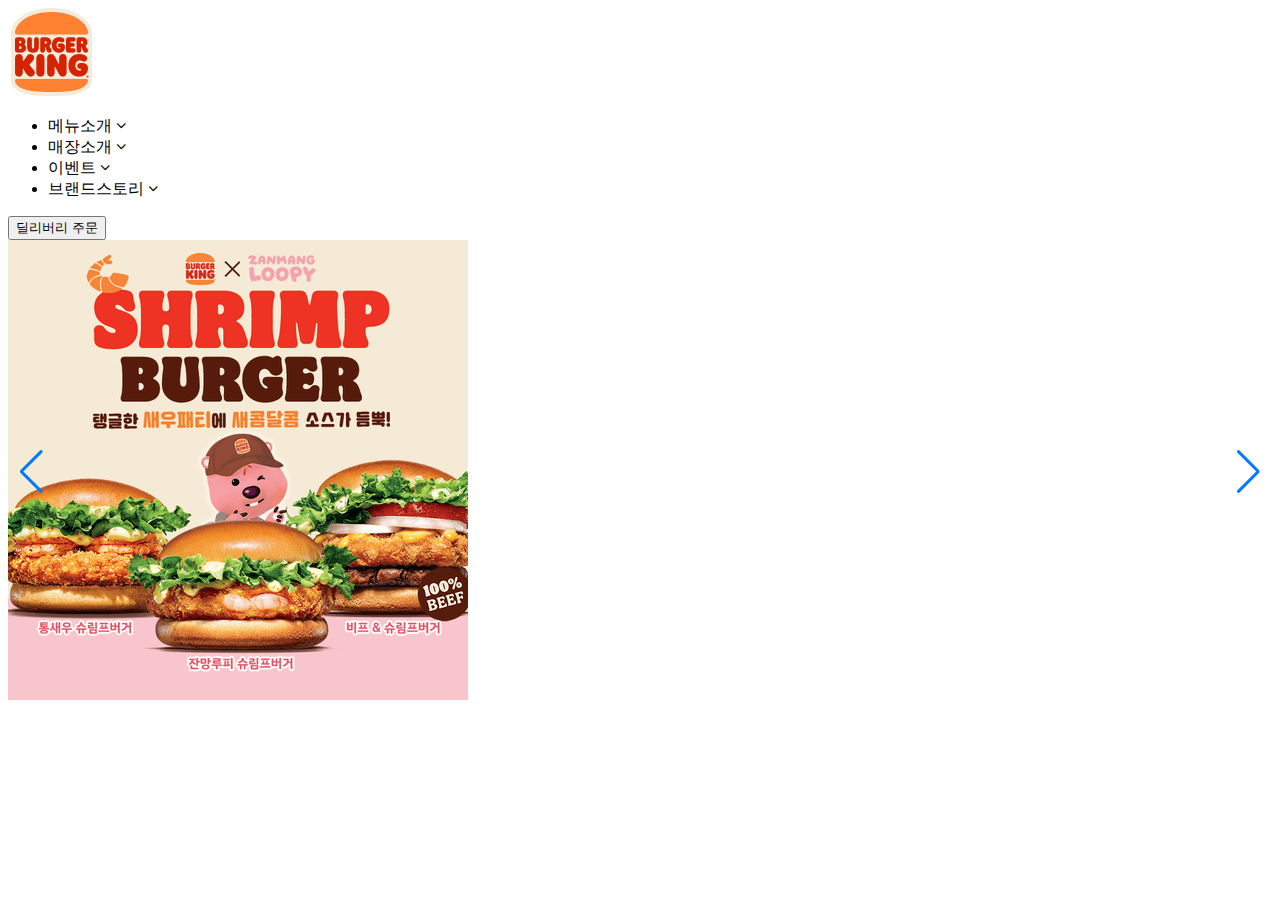
==== index.html @ 39b52488 "testing" ====
<!DOCTYPE html>
<html lang="ko">
<head>
  <meta charset="UTF-8">
  <meta name="viewport" content="width=device-width, initial-scale=1.0">
  <title>버거킹</title>
  <!-- favicon 연결 -->
  <link rel="icon" href="img/favicon.ico" type="image/x-icon">
  <!-- font-awesome 연결 -->
  <link rel='stylesheet' href='https://cdnjs.cloudflare.com/ajax/libs/font-awesome/4.7.0/css/font-awesome.min.css'/>
  <!-- swiper css 연결 -->
  <link rel="stylesheet" href="https://cdn.jsdelivr.net/npm/swiper@8/swiper-bundle.min.css"/>


</head>
<body>
  <header>
    <div class="logo">
      <img src="img/logo.png" alt="burgerking logo">
      <ul>
        <li>메뉴소개 <i class="fa fas fa-angle-down"></i></li>
        <li>매장소개 <i class="fa fas fa-angle-down"></i></li>
        <li>이벤트 <i class="fa fas fa-angle-down"></i></li>
        <li>브랜드스토리 <i class="fa fas fa-angle-down"></i></li>
      </ul>
      <button class="btn_delivery">딜리버리 주문</button>
    </div>
  </header>

  <!-- swiper slider -->
  <section class="carousel">
    <div class="swiper mySwiper1">
      <div class="swiper-wrapper">
        <!-- Slides -->
        <div class="swiper-slide"><img src="img/main-banner-mob1.png" alt=""></div>
        <div class="swiper-slide"><img src="img/main-banner-mob1.png" alt=""></div>
        <div class="swiper-slide"><img src="img/main-banner-mob1.png" alt=""></div>
        <div class="swiper-slide"><img src="img/main-banner-mob1.png" alt=""></div>
      </div>
      <!-- If we need pagination -->
      <div class="swiper-pagination"></div>

      <!-- If we need navigation buttons -->
      <div class="swiper-button-prev"></div>
      <div class="swiper-button-next"></div>
    </div>
  </section>

  <!-- burgerking youtube -->
  <!-- <section class="youtube">
    <iframe width="1334" height="605" src="https://www.youtube.com/embed/LcMFpQnyFTs" title="[버거킹] 드디어 찾았다! 골든치즈렐라 와퍼 출시!" frameborder="0" allow="accelerometer; autoplay; clipboard-write; encrypted-media; gyroscope; picture-in-picture" allowfullscreen></iframe>
  </section> -->

  <section class="sns"></section>
  <section class="store-use"></section>
  <section class="store-search"></section>
  <section class="phone-order"></section>
  <footer></footer>

  <!-- swiper js 연결 -->
  <script src="https://cdn.jsdelivr.net/npm/swiper@8/swiper-bundle.min.js"></script>
</body>
</html>
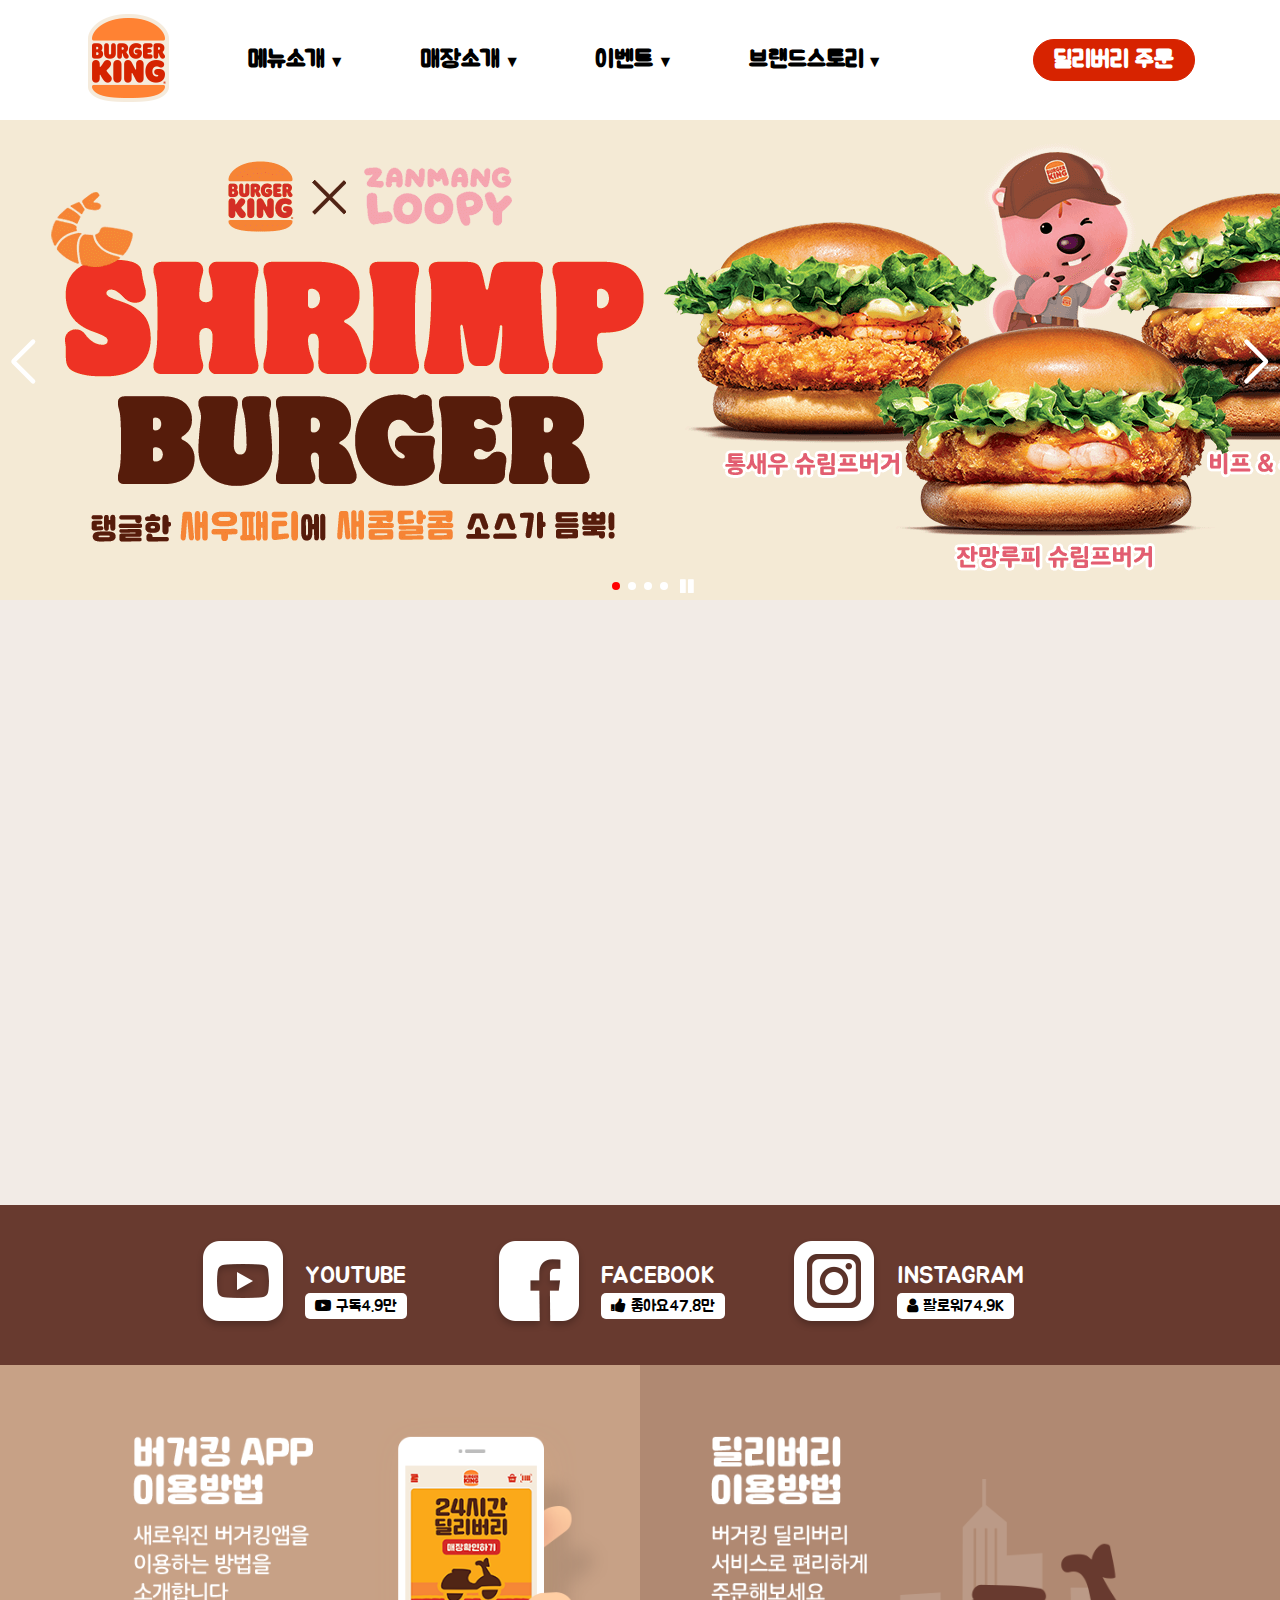
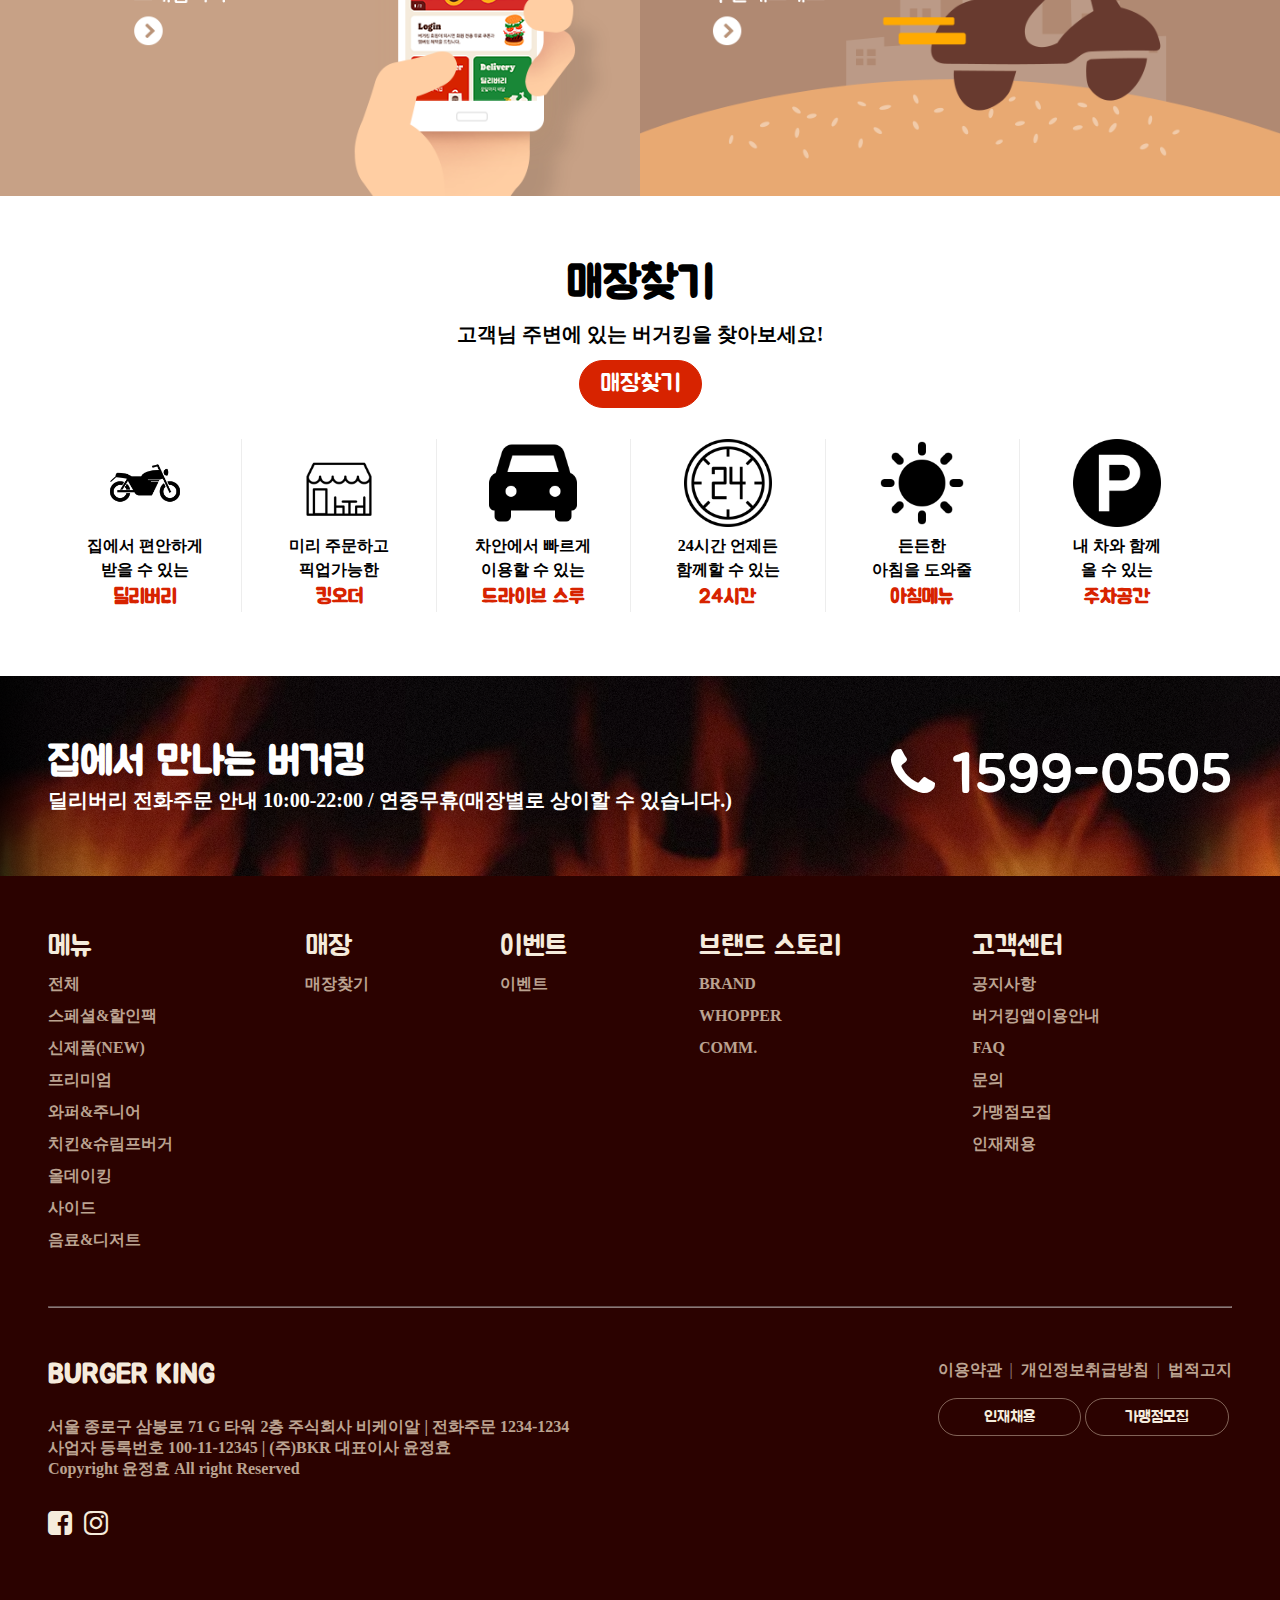
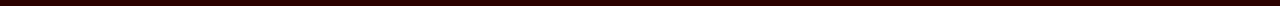
==== commit c35c1b32: "finished" ====
--- a/index.html
+++ b/index.html
@@ -1,63 +1,341 @@
 <!DOCTYPE html>
 <html lang="ko">
-<head>
-  <meta charset="UTF-8">
-  <meta name="viewport" content="width=device-width, initial-scale=1.0">
-  <title>버거킹</title>
-  <!-- favicon 연결 -->
-  <link rel="icon" href="img/favicon.ico" type="image/x-icon">
-  <!-- font-awesome 연결 -->
-  <link rel='stylesheet' href='https://cdnjs.cloudflare.com/ajax/libs/font-awesome/4.7.0/css/font-awesome.min.css'/>
-  <!-- swiper css 연결 -->
-  <link rel="stylesheet" href="https://cdn.jsdelivr.net/npm/swiper@8/swiper-bundle.min.css"/>
-
-
-</head>
-<body>
-  <header>
-    <div class="logo">
-      <img src="img/logo.png" alt="burgerking logo">
-      <ul>
-        <li>메뉴소개 <i class="fa fas fa-angle-down"></i></li>
-        <li>매장소개 <i class="fa fas fa-angle-down"></i></li>
-        <li>이벤트 <i class="fa fas fa-angle-down"></i></li>
-        <li>브랜드스토리 <i class="fa fas fa-angle-down"></i></li>
-      </ul>
-      <button class="btn_delivery">딜리버리 주문</button>
-    </div>
-  </header>
-
-  <!-- swiper slider -->
-  <section class="carousel">
-    <div class="swiper mySwiper1">
-      <div class="swiper-wrapper">
-        <!-- Slides -->
-        <div class="swiper-slide"><img src="img/main-banner-mob1.png" alt=""></div>
-        <div class="swiper-slide"><img src="img/main-banner-mob1.png" alt=""></div>
-        <div class="swiper-slide"><img src="img/main-banner-mob1.png" alt=""></div>
-        <div class="swiper-slide"><img src="img/main-banner-mob1.png" alt=""></div>
-      </div>
-      <!-- If we need pagination -->
-      <div class="swiper-pagination"></div>
-
-      <!-- If we need navigation buttons -->
-      <div class="swiper-button-prev"></div>
-      <div class="swiper-button-next"></div>
-    </div>
-  </section>
-
-  <!-- burgerking youtube -->
-  <!-- <section class="youtube">
-    <iframe width="1334" height="605" src="https://www.youtube.com/embed/LcMFpQnyFTs" title="[버거킹] 드디어 찾았다! 골든치즈렐라 와퍼 출시!" frameborder="0" allow="accelerometer; autoplay; clipboard-write; encrypted-media; gyroscope; picture-in-picture" allowfullscreen></iframe>
-  </section> -->
-
-  <section class="sns"></section>
-  <section class="store-use"></section>
-  <section class="store-search"></section>
-  <section class="phone-order"></section>
-  <footer></footer>
-
-  <!-- swiper js 연결 -->
-  <script src="https://cdn.jsdelivr.net/npm/swiper@8/swiper-bundle.min.js"></script>
-</body>
-</html>+  <head>
+    <meta charset="UTF-8" />
+    <meta name="viewport" content="width=device-width, initial-scale=1.0" />
+    <title>버거킹</title>
+    <!-- favicon 연결 -->
+    <link rel="icon" href="img/favicon.ico" type="image/x-icon" />
+    <!-- font-awesome 연결 -->
+    <link
+      rel="stylesheet"
+      href="https://cdnjs.cloudflare.com/ajax/libs/font-awesome/4.7.0/css/font-awesome.min.css"
+    />
+    <!-- swiper css 연결 -->
+    <link
+      rel="stylesheet"
+      href="https://cdn.jsdelivr.net/npm/swiper@8/swiper-bundle.min.css"
+    />
+    <!-- css연결 -->
+    <link rel="stylesheet" href="css/layout.css" />
+    <link rel="stylesheet" href="css/header.css" />
+    <link rel="stylesheet" href="css/section.css" />
+    <link rel="stylesheet" href="css/footer.css" />
+    <link rel="stylesheet" href="css/swiper.css" />
+  </head>
+  <body>
+    <!-- navigation -->
+    <header>
+      <div class="header_fix">
+        <div class="header_wrap">
+          <a href="index.html"><img src="img/logo.png" alt="burgerking logo" /></a>
+          <ul class="header_mainmenu clearfix">
+            <li>
+              <span>메뉴소개</span> ▼
+              <ul class="header_submenu hide">
+                <li><a href="menu.html">전체</a></li>
+                <li><a href="menu.html">스페셜&할인팩</a></li>
+                <li><a href="menu.html">신제품(NEW)</a></li>
+                <li><a href="menu.html">프리미엄</a></li>
+                <li><a href="menu.html">와퍼&주니어</a></li>
+                <li><a href="menu.html">치킨&슈림프버거</a></li>
+                <li><a href="menu.html">올데이킹</a></li>
+                <li><a href="menu.html">사이드</a></li>
+                <li><a href="menu.html">음료&디저트</a></li>
+              </ul>
+            </li>
+            <li>
+              <span>매장소개</span> ▼
+              <ul class="header_submenu hide">
+                <li><a href="#">매장찾기</a></li>
+              </ul>
+            </li>
+            <li>
+              <span>이벤트</span> ▼
+              <ul class="header_submenu hide">
+                <li><a href="#">이벤트</a></li>
+              </ul>
+            </li>
+            <li>
+              <span>브랜드스토리</span> ▼
+              <ul class="header_submenu hide">
+                <li><a href="#">BRAND</a></li>
+                <li><a href="#">WHOPPER</a></li>
+                <li><a href="#">COMM.</a></li>
+              </ul>
+            </li>
+          </ul>
+          <button class="btn_delivery">딜리버리 주문</button>
+        </div>
+      </div>
+    </header>
+
+    <!-- swiper slider -->
+    <section class="carousel">
+      <div class="inner">
+        <div class="swiper mySwiper1">
+          <div class="swiper-wrapper">
+            <!-- Slides -->
+            <div class="swiper-slide">
+              <img src="img/main-banner-web1.png" alt="" />
+            </div>
+            <div class="swiper-slide">
+              <img src="img/main-banner-web2.png" alt="" />
+            </div>
+            <div class="swiper-slide">
+              <img src="img/main-banner-web3.png" alt="" />
+            </div>
+            <div class="swiper-slide">
+              <img src="img/main-banner-web4.png" alt="" />
+            </div>
+          </div>
+          <!-- If we need pagination -->
+          <div class="swiper-pagination"></div>
+
+          <!-- If we need navigation buttons -->
+          <div class="swiper-button-prev"></div>
+          <div class="swiper-button-next"></div>
+
+          <!-- pause start/stop -->
+          <i class="fa fas fa-pause"></i>
+          <i class="fa fas fa-play on"></i>
+
+        </div>
+      </div>
+    </section>
+
+    <!-- burgerking youtube -->
+    <section class="youtube">
+      <div class="inner">
+        <iframe
+          width="100%"
+          height="605"
+          src="https://www.youtube.com/embed/LcMFpQnyFTs"
+          title="[버거킹] 드디어 찾았다! 골든치즈렐라 와퍼 출시!"
+          frameborder="0"
+          allow="accelerometer; autoplay; clipboard-write; encrypted-media; gyroscope; picture-in-picture"
+          allowfullscreen
+        ></iframe>
+      </div>
+    </section>
+
+    <!-- sns collection -->
+    <section class="sns">
+      <div class="inner">
+        <div class="sns_wrap">
+          <ul class="clearfix">
+            <li>
+              <a href="#"
+                ><img src="img/youtube.png" alt="youtube" />
+                <div>
+                  <p>YOUTUBE</p>
+                  <span><i class="fa fab fa-youtube-play"></i> 구독4.9만</span>
+                </div></a
+              >
+            </li>
+            <li>
+              <a href="#">
+                <img src="img/facebook.png" alt="facebook" />
+                <div>
+                  <p>FACEBOOK</p>
+                  <span><i class="fa fas fa-thumbs-up"></i> 좋아요47.8만</span>
+                </div>
+              </a>
+            </li>
+            <li>
+              <a href="#"
+                ><img src="img/instagram.png" alt="instagram" />
+                <div>
+                  <p>INSTAGRAM</p>
+                  <span><i class="fa fas fa-user"></i> 팔로워74.9K</span>
+                </div></a
+              >
+            </li>
+          </ul>
+        </div>
+      </div>
+    </section>
+
+    <!-- burgerking app&delivery -->
+    <section class="store-use">
+      <div class="inner">
+        <div class="guide">
+          <a href="#"><img src="img/guide-web.png" alt="burgerking app" /></a>
+        </div>
+        <div class="delivery">
+          <a href="#"
+            ><img src="img/delivery-web.png" alt="burgerking delivery"
+          /></a>
+        </div>
+      </div>
+    </section>
+
+    <!-- matching store -->
+    <section class="store-search">
+      <div class="inner">
+        <div class="store-search-wrap">
+          <div class="desc">
+            <h1>매장찾기</h1>
+            <p>고객님 주변에 있는 버거킹을 찾아보세요!</p>
+            <a href="#"><button type="button">매장찾기</button></a>
+          </div>
+          <ul>
+            <li>
+              <img src="img/motorcycle.png" alt="motorcycle" />
+              <p>집에서 편안하게 <br />받을 수 있는</p>
+              <span>딜리버리</span>
+            </li>
+            <li>
+              <img src="img/restaurant.png" alt="restaurant" />
+              <p>미리 주문하고 <br />픽업가능한</p>
+              <span>킹오더</span>
+            </li>
+            <li>
+              <img src="img/car.png" alt="car" />
+              <p>차안에서 빠르게 <br />이용할 수 있는</p>
+              <span>드라이브 스루</span>
+            </li>
+            <li>
+              <img src="img/24-hours.png" alt="24hour" />
+              <p>24시간 언제든 <br />함께할 수 있는</p>
+              <span>24시간</span>
+            </li>
+            <li>
+              <img src="img/sun.png" alt="morning" />
+              <p>든든한 <br />아침을 도와줄</p>
+              <span>아침메뉴</span>
+            </li>
+            <li>
+              <img src="img/park.png" alt="parking" />
+              <p>내 차와 함께 <br />올 수 있는</p>
+              <span>주차공간</span>
+            </li>
+          </ul>
+        </div>
+      </div>
+    </section>
+
+    <!-- phone order -->
+    <section class="phone-order">
+      <div class="inner">
+        <div class="phone-order-wrap">
+          <div>
+            <h2>집에서 만나는 버거킹</h2>
+            <p>
+              딜리버리 전화주문 안내 10:00-22:00 / 연중무휴(매장별로 상이할 수
+              있습니다.)
+            </p>
+          </div>
+          <div><i class="fa fa-phone"></i> <span>1599-0505</span></div>
+        </div>
+      </div>
+    </section>
+
+    <!-- footer -->
+    <footer>
+      <div class="footer_wrap">
+        <!-- footer top -->
+        <div class="footer_top">
+          <ul class="footer_mainmenu clearfix">
+            <li>
+              <span>메뉴</span>
+              <ul class="footer_submenu">
+                <li><a href="menu.html">전체</a></li>
+                <li><a href="menu.html">스페셜&할인팩</a></li>
+                <li><a href="menu.html">신제품(NEW)</a></li>
+                <li><a href="menu.html">프리미엄</a></li>
+                <li><a href="menu.html">와퍼&주니어</a></li>
+                <li><a href="menu.html">치킨&슈림프버거</a></li>
+                <li><a href="menu.html">올데이킹</a></li>
+                <li><a href="menu.html">사이드</a></li>
+                <li><a href="menu.html">음료&디저트</a></li>
+              </ul>
+            </li>
+            <li>
+              <span>매장</span>
+              <ul class="footer_submenu">
+                <li><a href="#">매장찾기</a></li>
+              </ul>
+            </li>
+            <li>
+              <span>이벤트</span>
+              <ul class="footer_submenu">
+                <li><a href="#">이벤트</a></li>
+              </ul>
+            </li>
+            <li>
+              <span>브랜드 스토리</span>
+              <ul class="footer_submenu">
+                <li><a href="#">BRAND</a></li>
+                <li><a href="#">WHOPPER</a></li>
+                <li><a href="#">COMM.</a></li>
+              </ul>
+            </li>
+            <li>
+              <span>고객센터</span>
+              <ul class="footer_submenu">
+                <li><a href="#">공지사항</a></li>
+                <li><a href="#">버거킹앱이용안내</a></li>
+                <li><a href="#">FAQ</a></li>
+                <li><a href="#">문의</a></li>
+                <li><a href="#">가맹점모집</a></li>
+                <li><a href="#">인재채용</a></li>
+              </ul>
+            </li>
+          </ul>
+        </div>
+
+        <hr />
+
+        <!-- footer bottom -->
+        <div class="footer_bottom">
+          <div>
+            <p class="mb_1">BURGER KING</p>
+            <p>
+              서울 종로구 삼봉로 71 G 타워 2층 주식회사 비케이알 | 전화주문
+              1234-1234
+            </p>
+            <!-- 사업자 등록번호 모달창 -->
+            <p>
+              <strong>사업자 등록번호 100-11-12345</strong> | (주)BKR 대표이사
+              윤정효
+            </p>
+            <p>Copyright 윤정효 All right Reserved</p>
+            <ul class="mb_2">
+              <li>
+                <a href="#"
+                  ><span><i class="fa fab fa-facebook-square"></i></span
+                ></a>
+              </li>
+              <li>
+                <a href="#"
+                  ><span><i class="fa fab fa-instagram"></i></span
+                ></a>
+              </li>
+            </ul>
+          </div>
+          <div>
+            <ul class="line">
+              <li><a href="#">이용약관</a></li>
+              <li><a href="#">개인정보취급방침</a></li>
+              <li><a href="#">법적고지</a></li>
+            </ul>
+            <div class="footer_btn">
+              <button>인재채용</button>
+              <button>가맹점모집</button>
+            </div>
+          </div>
+        </div>
+      </div>
+    </footer>
+
+    <!-- Top 버튼 -->
+    <button class="TopBtn"><i class="fa fas fa-angle-up"></i></button>
+
+    <!-- 일반 js 연결 -->
+    <script src="js/index.js"></script>
+    <!-- swiper js 연결 -->
+    <script src="https://cdn.jsdelivr.net/npm/swiper@8/swiper-bundle.min.js"></script>
+    <script src="js/swiper.js"></script>
+  </body>
+</html>
--- a/css/layout.css
+++ b/css/layout.css
@@ -0,0 +1,52 @@
+/* 공통 css */
+/* font-family: 'Jua', sans-serif; */
+@import url('https://fonts.googleapis.com/css2?family=Jua&display=swap');
+
+.inner{
+  width:100%;
+  max-width: 1440px;
+  height:auto;
+  margin:0 auto;
+}
+
+*{margin:0;padding:0;}
+html{
+  font-size:1rem;
+}
+body{
+  box-sizing: border-box;
+  background-color: #f2ebe6;
+  color:#000;
+  height:100%;
+  padding-top:120px;
+}
+
+li{
+  list-style: none;
+  line-height: 1.5;
+}
+a{
+  text-decoration: none;
+  color:#000;
+}
+
+.clearfix:after{
+  content: '';
+  display:block;
+  clear: both;
+}
+
+.TopBtn{
+  display:none;
+  position: fixed;
+  right:15vw;
+  bottom:30vh;
+  font-size: 2.5rem;
+  color:#fff;
+  padding:5px 12px;
+  border:none;
+  background-color: rgba(0, 0, 0, 0.5);
+  cursor: pointer;
+  z-index:100;
+  transition: all 0.5s;
+}--- a/css/header.css
+++ b/css/header.css
@@ -0,0 +1,75 @@
+/* header.css */
+/* header z-index:1~10 */
+@import url('https://fonts.googleapis.com/css2?family=Jua&display=swap');
+
+/* 글꼴 일괄 적용 */
+.header_mainmenu>li span,
+.header_wrap button{
+  font-family: 'Jua',sans-serif;
+  font-size: 1.5rem;
+  font-weight: bold;
+}
+
+header {
+  background: #fff;
+  overflow: hidden;
+}
+
+.header_fix{
+  background: #fff;
+  position: fixed;
+  left:0;
+  top:0;
+  right:0;
+  z-index:10;
+}
+
+.header_fix.open_wrap{
+  height:366px;
+}
+
+.header_wrap{
+  max-width:1184px;
+  height:120px;
+  margin:0 auto;
+  display: flex;
+  justify-content: space-around;
+  align-items: center;
+}
+
+.header_mainmenu{
+  display: flex;
+  justify-content: space-between;
+  align-items: center;
+  width:60%;
+  height:100%;
+  position: relative;
+}
+
+.header_mainmenu li{
+  cursor:default;
+}
+
+.header_submenu{
+  position: absolute;
+  top:100%;
+  min-width:100%;
+  height:auto;
+}
+.header_submenu.hide{
+  display:none;
+}
+
+.header_submenu li a{
+  font-weight: bold;
+}
+
+/* 버튼 */
+.header_wrap button{
+  cursor: pointer;
+  color:#fff;
+  padding: 5px 20px;
+  border:1px solid #d72300;
+  border-radius: 50px;
+  background: #d72300;
+}--- a/css/section.css
+++ b/css/section.css
@@ -0,0 +1,189 @@
+@import url('https://fonts.googleapis.com/css2?family=Jua&display=swap');
+
+/* 폰트 일괄 적용 */
+.sns ul li div,
+.store-search .desc h1,
+.store-search .desc button,
+.store-search ul li span,
+.phone-order h2,
+.phone-order div:nth-child(2)
+{
+  font-family: 'Jua',sans-serif;
+}
+
+
+/* section youtube */
+.youtube .inner {
+  height: 605px;
+}
+
+/* section sns */
+.sns {
+  width: 100%;
+}
+
+.sns .inner {
+  height:160px;
+  background-color: #683a2f;
+}
+.sns .sns_wrap{
+  max-width:1184px;
+  height:100%;
+  margin:0 auto;
+}
+.sns ul{
+  width:100%;
+  height:100%;
+  display:table;
+  table-layout: fixed;
+}
+.sns ul li{
+  width:auto;
+  height:auto;
+  display:table-cell;
+  vertical-align: middle;
+  position: relative;
+  left:calc(50% - 37.5%)
+
+}
+.sns ul li img {
+  float:left;
+  margin-right:15px;
+}
+.sns ul li div{
+  padding-top:20px;
+  color:#fff;
+}
+
+.sns ul li div p{
+  font-size:1.5rem;
+  
+}
+.sns ul li div span{
+  color:#000;
+  background: #fff;
+  padding:5px 10px;
+  border-radius: 5px;
+}
+
+/* section app&delivery */
+.store-use {
+  width: 100%;
+  height:100%;
+}
+.store-use .inner{
+  display:flex;
+}
+.store-use .inner div img{
+  height:100%;
+  width:100%;
+}
+.store-use .inner .guide{
+  background-color: #c7a186;
+}
+.store-use .inner .delivery{
+  background-color: #b08972;
+}
+
+/* store-search */
+.store-search {
+  width:100%;
+  height:100%;
+}
+
+.store-search .inner{
+  background-color: #fff;
+  height:480px;
+}
+
+.store-search-wrap{
+  width:1184px;
+  height:100%;
+  margin:0 auto;
+  display:flex;
+  flex-direction: column;
+  justify-content: center;
+}
+
+.store-search .desc{
+  text-align: center;
+  margin-bottom:30px;
+  font-size: 1.25rem;
+  line-height: 50px;
+  font-weight: bold;
+}
+
+.store-search .desc h1{
+  font-size: 2.75rem;
+  cursor: default;
+}
+
+.store-search .desc button{
+  color:#fff;
+  background-color: #d72300;
+  border:1px solid #d72300;
+  border-radius: 50px;
+  font-size: 1.5rem;
+  padding:8px 20px;
+  cursor: pointer;
+}
+
+.store-search ul li{
+  width:16.333%;
+  float:left;
+  text-align: center;
+  font-weight: bold;
+  border-left: 1px solid #ededed;
+  cursor:default;
+}
+.store-search ul li:first-child{
+  border:none;
+}
+
+.store-search ul li img{
+  width:88px;
+  height:88px;
+  object-fit: cover;
+}
+
+.store-search ul li span{
+  font-size: 20px;
+  color:#d72300;
+}
+
+
+/* section phone-order */
+.phone-order{
+  width:100%;
+  height: 100%;
+}
+
+.phone-order .inner{
+  background:url('../img/bg-fire-web.png') no-repeat;
+}
+
+.phone-order .phone-order-wrap{
+  width:1184px;
+  height: 200px;
+  margin:0 auto;
+  display:flex;
+  justify-content: space-between;
+  align-items: center;
+}
+
+.phone-order div{
+  color:#fff;
+}
+
+.phone-order h2{
+  font-size: 2.5rem;
+}
+
+.phone-order p{
+  font-size: 1.25rem;
+  font-weight: bold;
+}
+
+.phone-order div:nth-child(2){
+  font-size: 3.5rem;
+}--- a/css/footer.css
+++ b/css/footer.css
@@ -0,0 +1,100 @@
+@import url('https://fonts.googleapis.com/css2?family=Jua&display=swap');
+
+/* footer 폰트 일괄 적용 */
+.footer_wrap ul li span,
+.footer_wrap .mb_1,
+.footer_btn button {
+  font-family: 'Jua', sans-serif;
+  color: #f5ebdc;
+  font-size: 1.75rem;
+}
+
+/* color 일괄 적용 */
+.footer_mainmenu li a,
+.footer_bottom p,
+.footer_bottom ul li a {
+  color: #bba391;
+  font-weight: bold;
+  font-size: 1rem;
+}
+
+footer {
+  height: 680px;
+  width: 100%;
+  background-color: #2b0200;
+  padding-top: 50px;
+  z-index:50;
+}
+
+footer hr {
+  margin: 50px 0;
+  opacity: 0.5;
+}
+
+.footer_wrap {
+  max-width: 1184px;
+  height: 100%;
+  margin: 0 auto;
+}
+/* footer top */
+.footer_mainmenu {
+  display: flex;
+  justify-content: space-between;
+}
+
+
+.footer_submenu li {
+  line-height: 2;
+}
+
+/* footer bottom */
+.footer_bottom {
+  display: flex;
+  justify-content: space-between;
+  width: 100%;
+  height: auto;
+}
+
+.footer_bottom ul li {
+  float: left;
+  margin-bottom: 1rem;
+}
+
+.footer_bottom .mb_1 {
+  margin-bottom: 1.5rem;
+}
+
+.footer_bottom .mb_2 {
+  margin-top: 1.5rem;
+}
+
+.footer_bottom .mb_2>li {
+  margin-right: 12px;
+}
+
+.line>li:before {
+  content: "|";
+  color: #fff;
+  padding: 8px;
+  opacity: 0.5;
+}
+
+.line>li:first-child::before {
+  content: '';
+  padding: 0;
+}
+
+/* footer_btn */
+.footer_btn {
+  margin-top: 1rem;
+}
+
+.footer_btn button {
+  font-size: 1rem;
+  border: 1px solid rgba(187, 163, 145, .6);
+  border-radius: 50px;
+  padding: 8px;
+  background-color: transparent;
+  width: 48.8%;
+  cursor: pointer;
+}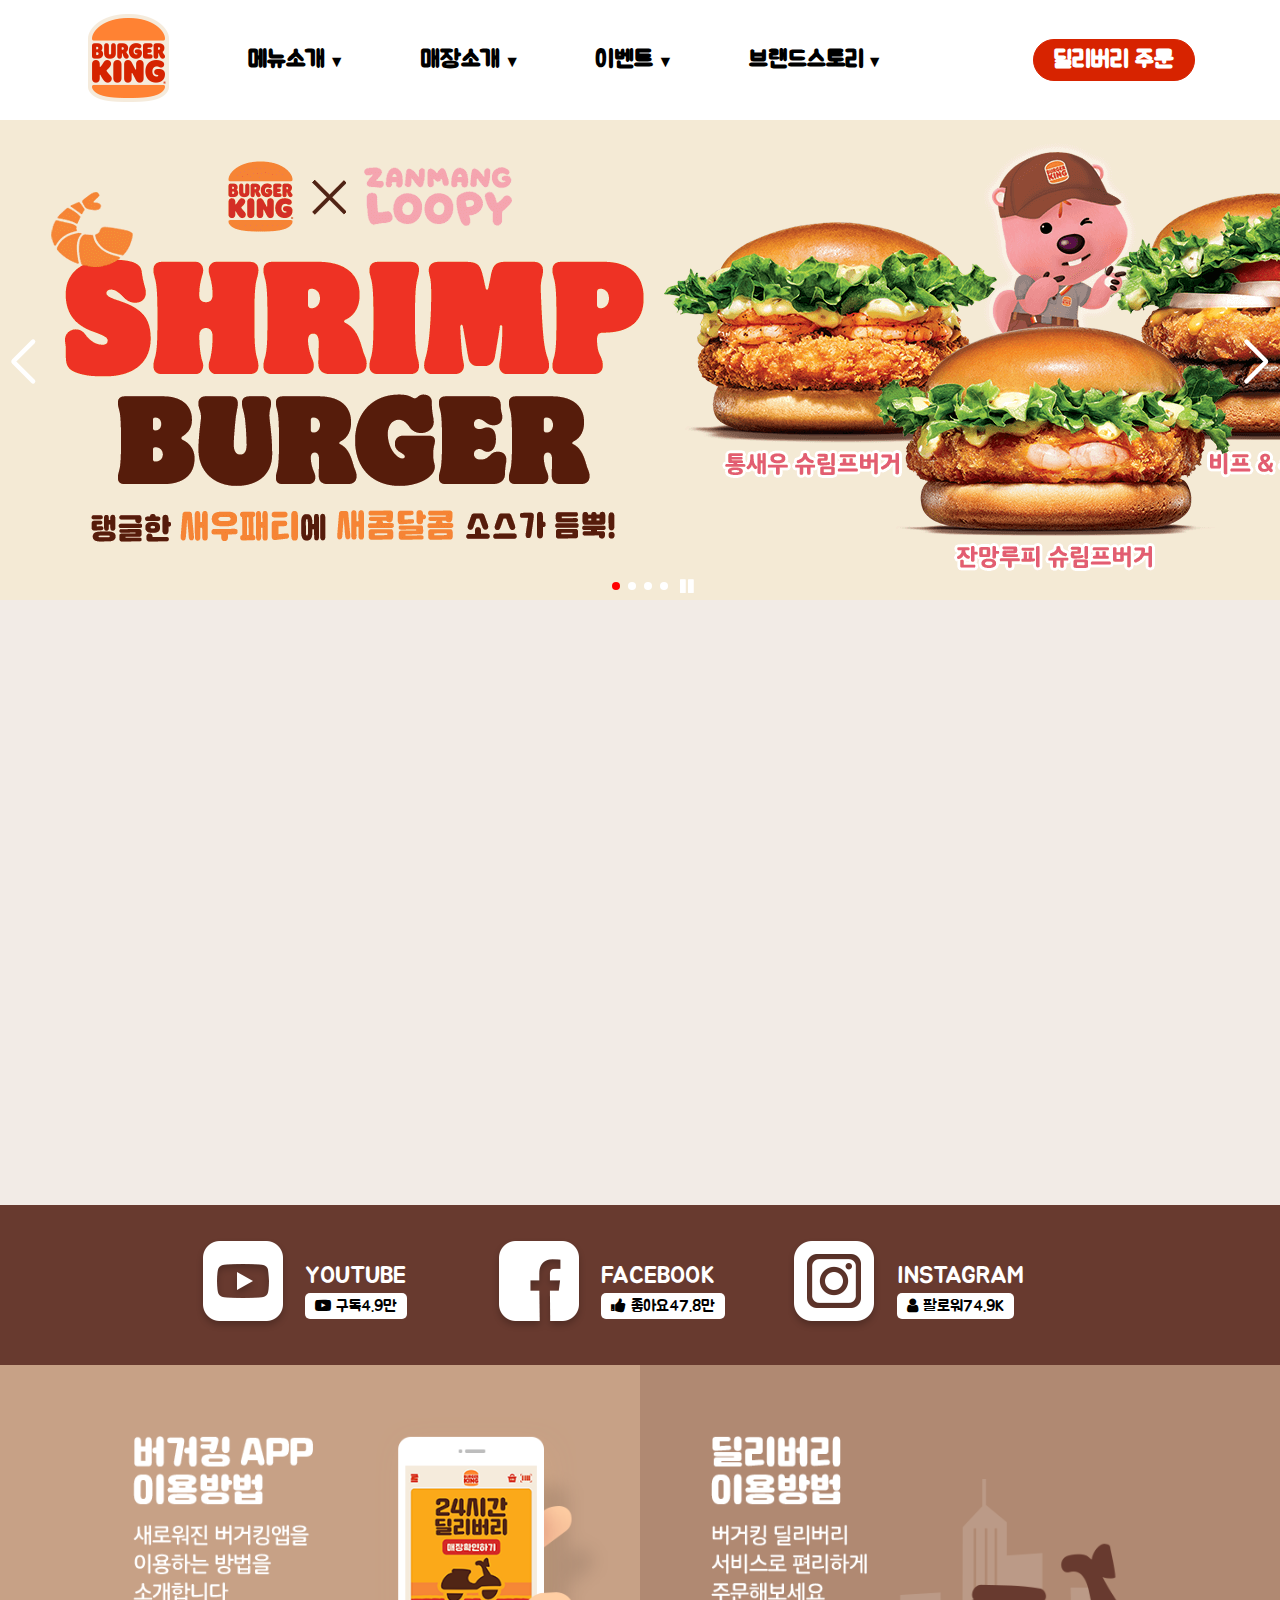
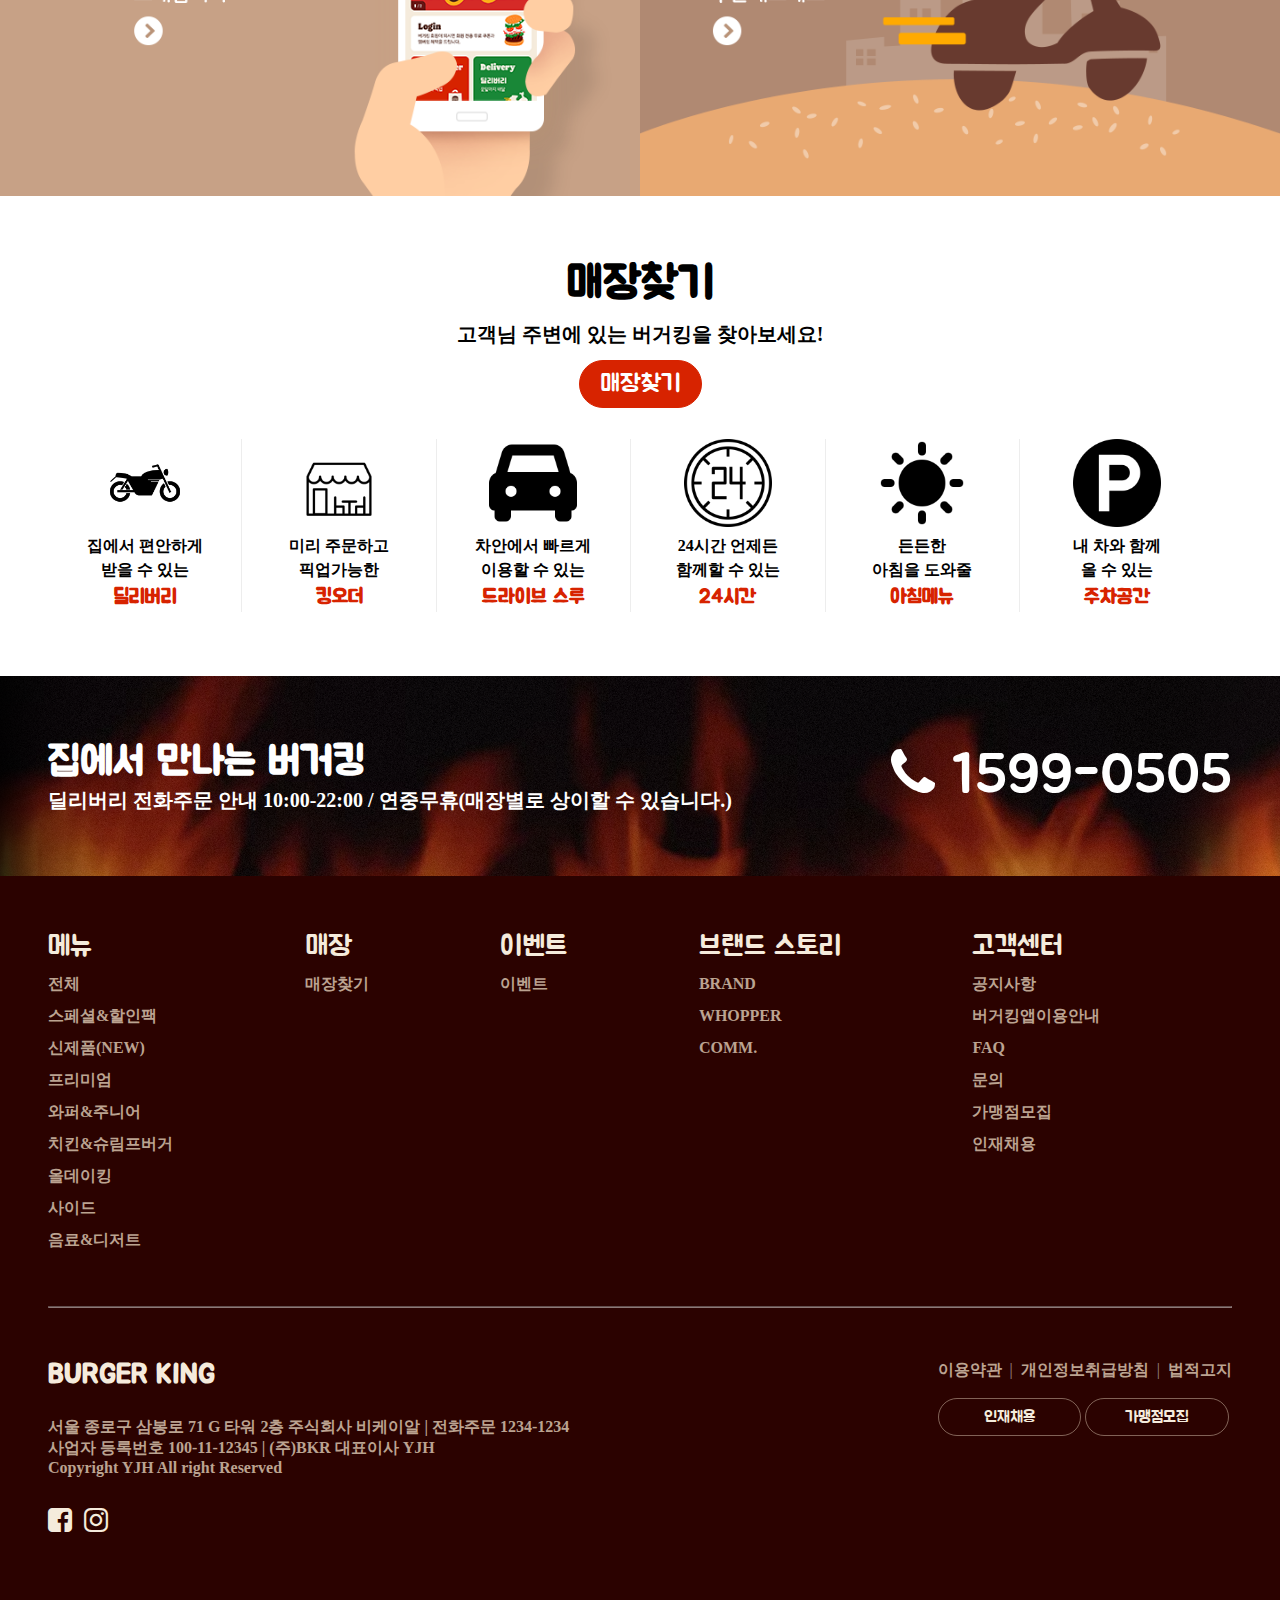
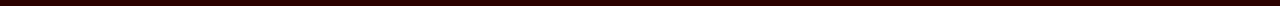
==== commit 9fbfc02c: "announce" ====
--- a/index.html
+++ b/index.html
@@ -298,9 +298,9 @@
             <!-- 사업자 등록번호 모달창 -->
             <p>
               <strong>사업자 등록번호 100-11-12345</strong> | (주)BKR 대표이사
-              윤정효
+              YJH
             </p>
-            <p>Copyright 윤정효 All right Reserved</p>
+            <p>Copyright YJH All right Reserved</p>
             <ul class="mb_2">
               <li>
                 <a href="#"
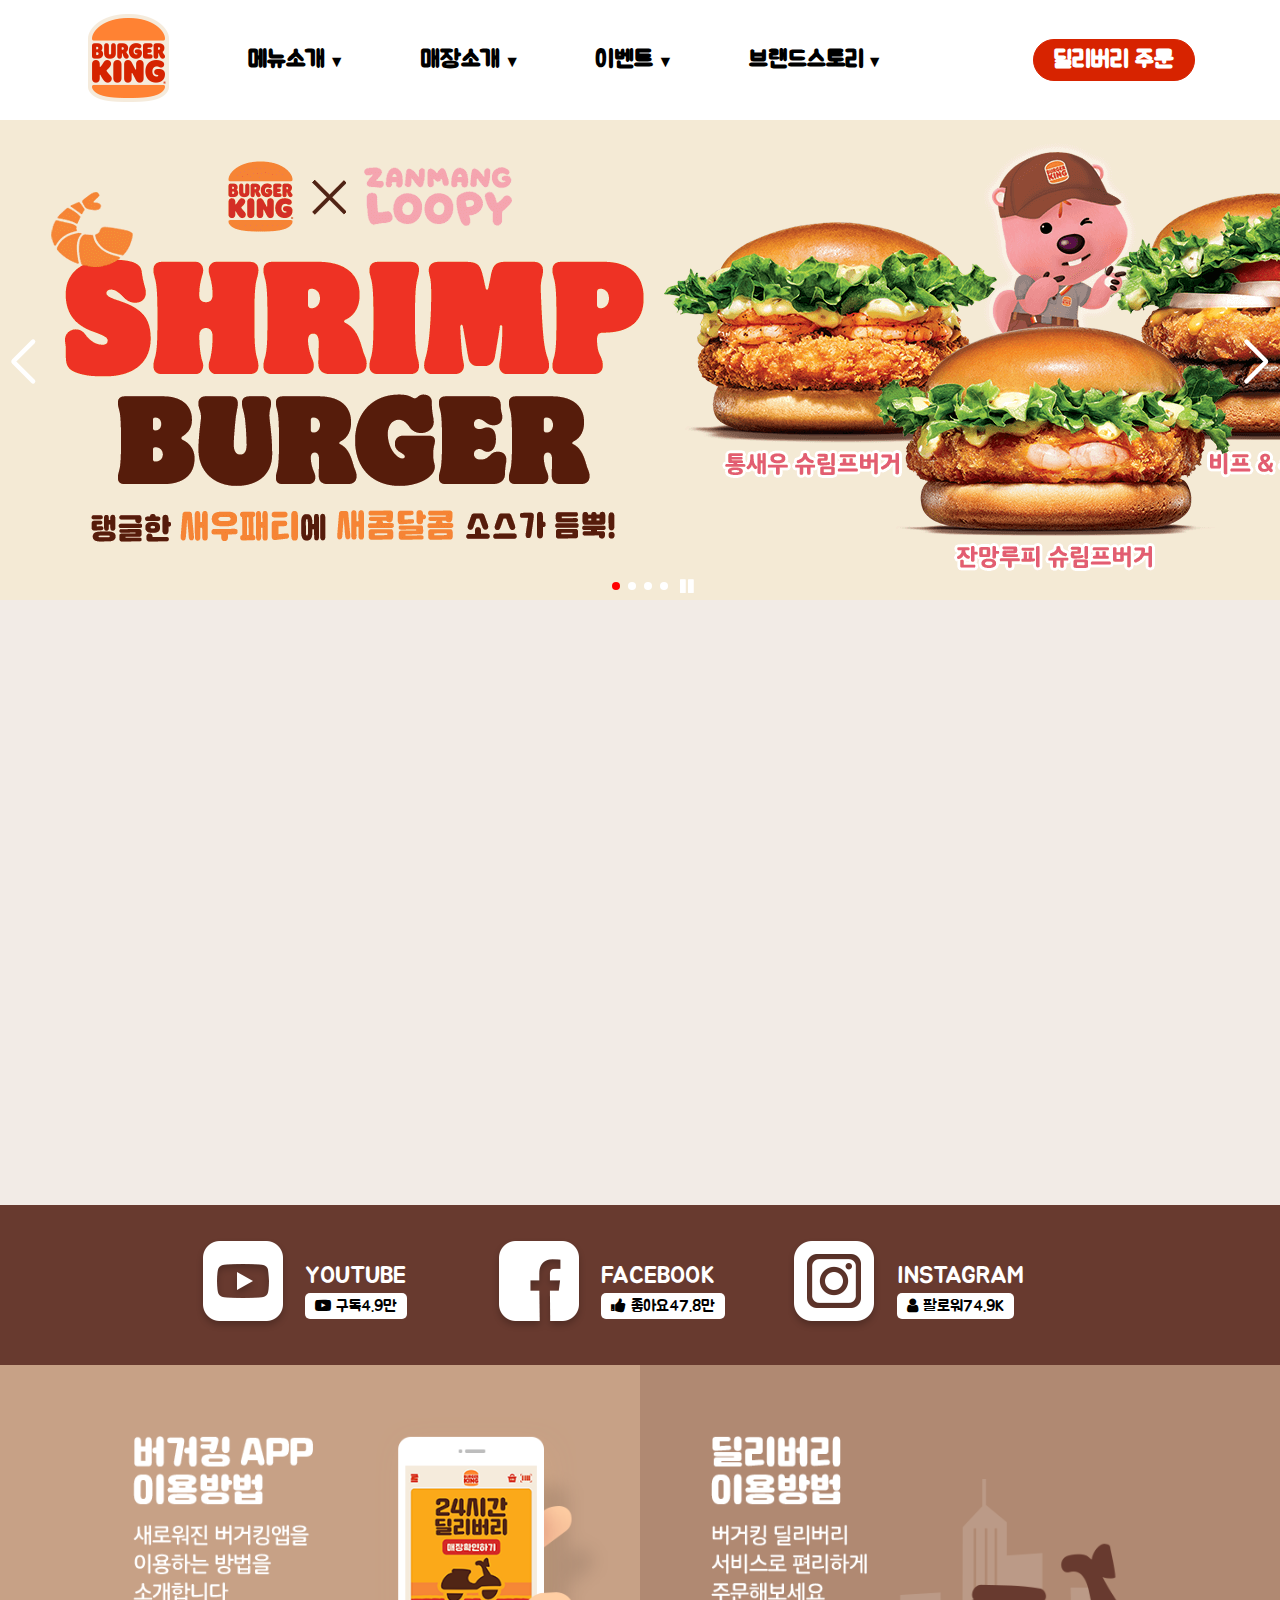
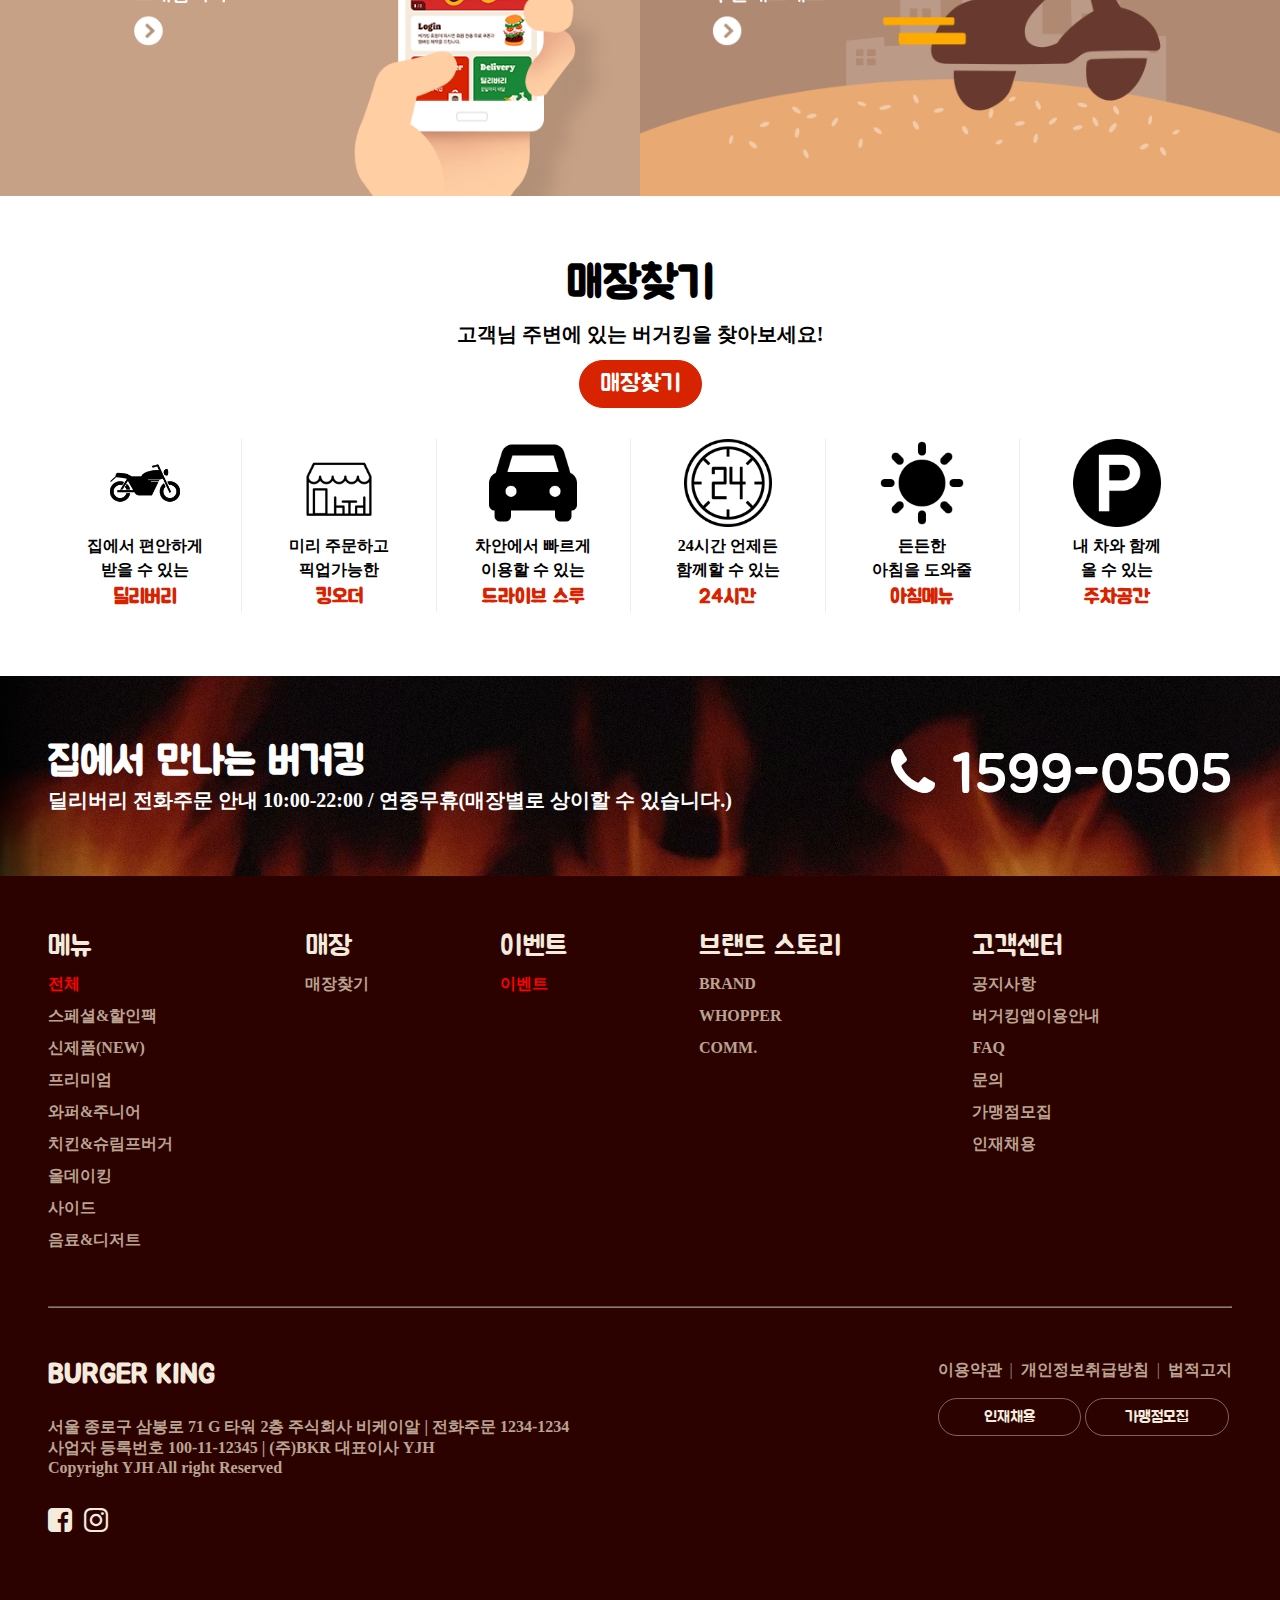
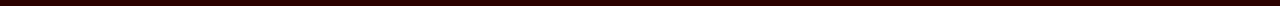
==== commit 7a353150: "Add files via upload" ====
--- a/index.html
+++ b/index.html
@@ -1,341 +1,341 @@
-<!DOCTYPE html>
-<html lang="ko">
-  <head>
-    <meta charset="UTF-8" />
-    <meta name="viewport" content="width=device-width, initial-scale=1.0" />
-    <title>버거킹</title>
-    <!-- favicon 연결 -->
-    <link rel="icon" href="img/favicon.ico" type="image/x-icon" />
-    <!-- font-awesome 연결 -->
-    <link
-      rel="stylesheet"
-      href="https://cdnjs.cloudflare.com/ajax/libs/font-awesome/4.7.0/css/font-awesome.min.css"
-    />
-    <!-- swiper css 연결 -->
-    <link
-      rel="stylesheet"
-      href="https://cdn.jsdelivr.net/npm/swiper@8/swiper-bundle.min.css"
-    />
-    <!-- css연결 -->
-    <link rel="stylesheet" href="css/layout.css" />
-    <link rel="stylesheet" href="css/header.css" />
-    <link rel="stylesheet" href="css/section.css" />
-    <link rel="stylesheet" href="css/footer.css" />
-    <link rel="stylesheet" href="css/swiper.css" />
-  </head>
-  <body>
-    <!-- navigation -->
-    <header>
-      <div class="header_fix">
-        <div class="header_wrap">
-          <a href="index.html"><img src="img/logo.png" alt="burgerking logo" /></a>
-          <ul class="header_mainmenu clearfix">
-            <li>
-              <span>메뉴소개</span> ▼
-              <ul class="header_submenu hide">
-                <li><a href="menu.html">전체</a></li>
-                <li><a href="menu.html">스페셜&할인팩</a></li>
-                <li><a href="menu.html">신제품(NEW)</a></li>
-                <li><a href="menu.html">프리미엄</a></li>
-                <li><a href="menu.html">와퍼&주니어</a></li>
-                <li><a href="menu.html">치킨&슈림프버거</a></li>
-                <li><a href="menu.html">올데이킹</a></li>
-                <li><a href="menu.html">사이드</a></li>
-                <li><a href="menu.html">음료&디저트</a></li>
-              </ul>
-            </li>
-            <li>
-              <span>매장소개</span> ▼
-              <ul class="header_submenu hide">
-                <li><a href="#">매장찾기</a></li>
-              </ul>
-            </li>
-            <li>
-              <span>이벤트</span> ▼
-              <ul class="header_submenu hide">
-                <li><a href="#">이벤트</a></li>
-              </ul>
-            </li>
-            <li>
-              <span>브랜드스토리</span> ▼
-              <ul class="header_submenu hide">
-                <li><a href="#">BRAND</a></li>
-                <li><a href="#">WHOPPER</a></li>
-                <li><a href="#">COMM.</a></li>
-              </ul>
-            </li>
-          </ul>
-          <button class="btn_delivery">딜리버리 주문</button>
-        </div>
-      </div>
-    </header>
-
-    <!-- swiper slider -->
-    <section class="carousel">
-      <div class="inner">
-        <div class="swiper mySwiper1">
-          <div class="swiper-wrapper">
-            <!-- Slides -->
-            <div class="swiper-slide">
-              <img src="img/main-banner-web1.png" alt="" />
-            </div>
-            <div class="swiper-slide">
-              <img src="img/main-banner-web2.png" alt="" />
-            </div>
-            <div class="swiper-slide">
-              <img src="img/main-banner-web3.png" alt="" />
-            </div>
-            <div class="swiper-slide">
-              <img src="img/main-banner-web4.png" alt="" />
-            </div>
-          </div>
-          <!-- If we need pagination -->
-          <div class="swiper-pagination"></div>
-
-          <!-- If we need navigation buttons -->
-          <div class="swiper-button-prev"></div>
-          <div class="swiper-button-next"></div>
-
-          <!-- pause start/stop -->
-          <i class="fa fas fa-pause"></i>
-          <i class="fa fas fa-play on"></i>
-
-        </div>
-      </div>
-    </section>
-
-    <!-- burgerking youtube -->
-    <section class="youtube">
-      <div class="inner">
-        <iframe
-          width="100%"
-          height="605"
-          src="https://www.youtube.com/embed/LcMFpQnyFTs"
-          title="[버거킹] 드디어 찾았다! 골든치즈렐라 와퍼 출시!"
-          frameborder="0"
-          allow="accelerometer; autoplay; clipboard-write; encrypted-media; gyroscope; picture-in-picture"
-          allowfullscreen
-        ></iframe>
-      </div>
-    </section>
-
-    <!-- sns collection -->
-    <section class="sns">
-      <div class="inner">
-        <div class="sns_wrap">
-          <ul class="clearfix">
-            <li>
-              <a href="#"
-                ><img src="img/youtube.png" alt="youtube" />
-                <div>
-                  <p>YOUTUBE</p>
-                  <span><i class="fa fab fa-youtube-play"></i> 구독4.9만</span>
-                </div></a
-              >
-            </li>
-            <li>
-              <a href="#">
-                <img src="img/facebook.png" alt="facebook" />
-                <div>
-                  <p>FACEBOOK</p>
-                  <span><i class="fa fas fa-thumbs-up"></i> 좋아요47.8만</span>
-                </div>
-              </a>
-            </li>
-            <li>
-              <a href="#"
-                ><img src="img/instagram.png" alt="instagram" />
-                <div>
-                  <p>INSTAGRAM</p>
-                  <span><i class="fa fas fa-user"></i> 팔로워74.9K</span>
-                </div></a
-              >
-            </li>
-          </ul>
-        </div>
-      </div>
-    </section>
-
-    <!-- burgerking app&delivery -->
-    <section class="store-use">
-      <div class="inner">
-        <div class="guide">
-          <a href="#"><img src="img/guide-web.png" alt="burgerking app" /></a>
-        </div>
-        <div class="delivery">
-          <a href="#"
-            ><img src="img/delivery-web.png" alt="burgerking delivery"
-          /></a>
-        </div>
-      </div>
-    </section>
-
-    <!-- matching store -->
-    <section class="store-search">
-      <div class="inner">
-        <div class="store-search-wrap">
-          <div class="desc">
-            <h1>매장찾기</h1>
-            <p>고객님 주변에 있는 버거킹을 찾아보세요!</p>
-            <a href="#"><button type="button">매장찾기</button></a>
-          </div>
-          <ul>
-            <li>
-              <img src="img/motorcycle.png" alt="motorcycle" />
-              <p>집에서 편안하게 <br />받을 수 있는</p>
-              <span>딜리버리</span>
-            </li>
-            <li>
-              <img src="img/restaurant.png" alt="restaurant" />
-              <p>미리 주문하고 <br />픽업가능한</p>
-              <span>킹오더</span>
-            </li>
-            <li>
-              <img src="img/car.png" alt="car" />
-              <p>차안에서 빠르게 <br />이용할 수 있는</p>
-              <span>드라이브 스루</span>
-            </li>
-            <li>
-              <img src="img/24-hours.png" alt="24hour" />
-              <p>24시간 언제든 <br />함께할 수 있는</p>
-              <span>24시간</span>
-            </li>
-            <li>
-              <img src="img/sun.png" alt="morning" />
-              <p>든든한 <br />아침을 도와줄</p>
-              <span>아침메뉴</span>
-            </li>
-            <li>
-              <img src="img/park.png" alt="parking" />
-              <p>내 차와 함께 <br />올 수 있는</p>
-              <span>주차공간</span>
-            </li>
-          </ul>
-        </div>
-      </div>
-    </section>
-
-    <!-- phone order -->
-    <section class="phone-order">
-      <div class="inner">
-        <div class="phone-order-wrap">
-          <div>
-            <h2>집에서 만나는 버거킹</h2>
-            <p>
-              딜리버리 전화주문 안내 10:00-22:00 / 연중무휴(매장별로 상이할 수
-              있습니다.)
-            </p>
-          </div>
-          <div><i class="fa fa-phone"></i> <span>1599-0505</span></div>
-        </div>
-      </div>
-    </section>
-
-    <!-- footer -->
-    <footer>
-      <div class="footer_wrap">
-        <!-- footer top -->
-        <div class="footer_top">
-          <ul class="footer_mainmenu clearfix">
-            <li>
-              <span>메뉴</span>
-              <ul class="footer_submenu">
-                <li><a href="menu.html">전체</a></li>
-                <li><a href="menu.html">스페셜&할인팩</a></li>
-                <li><a href="menu.html">신제품(NEW)</a></li>
-                <li><a href="menu.html">프리미엄</a></li>
-                <li><a href="menu.html">와퍼&주니어</a></li>
-                <li><a href="menu.html">치킨&슈림프버거</a></li>
-                <li><a href="menu.html">올데이킹</a></li>
-                <li><a href="menu.html">사이드</a></li>
-                <li><a href="menu.html">음료&디저트</a></li>
-              </ul>
-            </li>
-            <li>
-              <span>매장</span>
-              <ul class="footer_submenu">
-                <li><a href="#">매장찾기</a></li>
-              </ul>
-            </li>
-            <li>
-              <span>이벤트</span>
-              <ul class="footer_submenu">
-                <li><a href="#">이벤트</a></li>
-              </ul>
-            </li>
-            <li>
-              <span>브랜드 스토리</span>
-              <ul class="footer_submenu">
-                <li><a href="#">BRAND</a></li>
-                <li><a href="#">WHOPPER</a></li>
-                <li><a href="#">COMM.</a></li>
-              </ul>
-            </li>
-            <li>
-              <span>고객센터</span>
-              <ul class="footer_submenu">
-                <li><a href="#">공지사항</a></li>
-                <li><a href="#">버거킹앱이용안내</a></li>
-                <li><a href="#">FAQ</a></li>
-                <li><a href="#">문의</a></li>
-                <li><a href="#">가맹점모집</a></li>
-                <li><a href="#">인재채용</a></li>
-              </ul>
-            </li>
-          </ul>
-        </div>
-
-        <hr />
-
-        <!-- footer bottom -->
-        <div class="footer_bottom">
-          <div>
-            <p class="mb_1">BURGER KING</p>
-            <p>
-              서울 종로구 삼봉로 71 G 타워 2층 주식회사 비케이알 | 전화주문
-              1234-1234
-            </p>
-            <!-- 사업자 등록번호 모달창 -->
-            <p>
-              <strong>사업자 등록번호 100-11-12345</strong> | (주)BKR 대표이사
-              YJH
-            </p>
-            <p>Copyright YJH All right Reserved</p>
-            <ul class="mb_2">
-              <li>
-                <a href="#"
-                  ><span><i class="fa fab fa-facebook-square"></i></span
-                ></a>
-              </li>
-              <li>
-                <a href="#"
-                  ><span><i class="fa fab fa-instagram"></i></span
-                ></a>
-              </li>
-            </ul>
-          </div>
-          <div>
-            <ul class="line">
-              <li><a href="#">이용약관</a></li>
-              <li><a href="#">개인정보취급방침</a></li>
-              <li><a href="#">법적고지</a></li>
-            </ul>
-            <div class="footer_btn">
-              <button>인재채용</button>
-              <button>가맹점모집</button>
-            </div>
-          </div>
-        </div>
-      </div>
-    </footer>
-
-    <!-- Top 버튼 -->
-    <button class="TopBtn"><i class="fa fas fa-angle-up"></i></button>
-
-    <!-- 일반 js 연결 -->
-    <script src="js/index.js"></script>
-    <!-- swiper js 연결 -->
-    <script src="https://cdn.jsdelivr.net/npm/swiper@8/swiper-bundle.min.js"></script>
-    <script src="js/swiper.js"></script>
-  </body>
-</html>
+<!DOCTYPE html>
+<html lang="ko">
+  <head>
+    <meta charset="UTF-8" />
+    <meta name="viewport" content="width=device-width, initial-scale=1.0" />
+    <title>버거킹</title>
+    <!-- favicon 연결 -->
+    <link rel="icon" href="img/favicon.ico" type="image/x-icon" />
+    <!-- font-awesome 연결 -->
+    <link
+      rel="stylesheet"
+      href="https://cdnjs.cloudflare.com/ajax/libs/font-awesome/4.7.0/css/font-awesome.min.css"
+    />
+    <!-- swiper css 연결 -->
+    <link
+      rel="stylesheet"
+      href="https://cdn.jsdelivr.net/npm/swiper@8/swiper-bundle.min.css"
+    />
+    <!-- css연결 -->
+    <link rel="stylesheet" href="css/layout.css" />
+    <link rel="stylesheet" href="css/header.css" />
+    <link rel="stylesheet" href="css/section.css" />
+    <link rel="stylesheet" href="css/footer.css" />
+    <link rel="stylesheet" href="css/swiper.css" />
+  </head>
+  <body>
+    <!-- navigation -->
+    <header>
+      <div class="header_fix">
+        <div class="header_wrap">
+          <a href="index.html"><img src="img/logo.png" alt="burgerking logo" /></a>
+          <ul class="header_mainmenu clearfix">
+            <li>
+              <span>메뉴소개</span> ▼
+              <ul class="header_submenu hide">
+                <li><a href="menu.html" style="color:red;">전체</a></li>
+                <li><a href="menu.html">스페셜&할인팩</a></li>
+                <li><a href="menu.html">신제품(NEW)</a></li>
+                <li><a href="menu.html">프리미엄</a></li>
+                <li><a href="menu.html">와퍼&주니어</a></li>
+                <li><a href="menu.html">치킨&슈림프버거</a></li>
+                <li><a href="menu.html">올데이킹</a></li>
+                <li><a href="menu.html">사이드</a></li>
+                <li><a href="menu.html">음료&디저트</a></li>
+              </ul>
+            </li>
+            <li>
+              <span>매장소개</span> ▼
+              <ul class="header_submenu hide">
+                <li><a href="#">매장찾기</a></li>
+              </ul>
+            </li>
+            <li>
+              <span>이벤트</span> ▼
+              <ul class="header_submenu hide">
+                <li><a href="event.html" style="color:red;">이벤트</a></li>
+              </ul>
+            </li>
+            <li>
+              <span>브랜드스토리</span> ▼
+              <ul class="header_submenu hide">
+                <li><a href="#">BRAND</a></li>
+                <li><a href="#">WHOPPER</a></li>
+                <li><a href="#">COMM.</a></li>
+              </ul>
+            </li>
+          </ul>
+          <button class="btn_delivery">딜리버리 주문</button>
+        </div>
+      </div>
+    </header>
+
+    <!-- swiper slider -->
+    <section class="carousel">
+      <div class="inner">
+        <div class="swiper mySwiper1">
+          <div class="swiper-wrapper">
+            <!-- Slides -->
+            <div class="swiper-slide">
+              <img src="img/main-banner-web1.png" alt="" />
+            </div>
+            <div class="swiper-slide">
+              <img src="img/main-banner-web2.png" alt="" />
+            </div>
+            <div class="swiper-slide">
+              <img src="img/main-banner-web3.png" alt="" />
+            </div>
+            <div class="swiper-slide">
+              <img src="img/main-banner-web4.png" alt="" />
+            </div>
+          </div>
+          <!-- If we need pagination -->
+          <div class="swiper-pagination"></div>
+
+          <!-- If we need navigation buttons -->
+          <div class="swiper-button-prev"></div>
+          <div class="swiper-button-next"></div>
+
+          <!-- pause start/stop -->
+          <i class="fa fas fa-pause"></i>
+          <i class="fa fas fa-play on"></i>
+
+        </div>
+      </div>
+    </section>
+
+    <!-- burgerking youtube -->
+    <section class="youtube">
+      <div class="inner">
+        <iframe
+          width="100%"
+          height="605"
+          src="https://www.youtube.com/embed/LcMFpQnyFTs"
+          title="[버거킹] 드디어 찾았다! 골든치즈렐라 와퍼 출시!"
+          frameborder="0"
+          allow="accelerometer; autoplay; clipboard-write; encrypted-media; gyroscope; picture-in-picture"
+          allowfullscreen
+        ></iframe>
+      </div>
+    </section>
+
+    <!-- sns collection -->
+    <section class="sns">
+      <div class="inner">
+        <div class="sns_wrap">
+          <ul class="clearfix">
+            <li>
+              <a href="#"
+                ><img src="img/youtube.png" alt="youtube" />
+                <div>
+                  <p>YOUTUBE</p>
+                  <span><i class="fa fab fa-youtube-play"></i> 구독4.9만</span>
+                </div></a
+              >
+            </li>
+            <li>
+              <a href="#">
+                <img src="img/facebook.png" alt="facebook" />
+                <div>
+                  <p>FACEBOOK</p>
+                  <span><i class="fa fas fa-thumbs-up"></i> 좋아요47.8만</span>
+                </div>
+              </a>
+            </li>
+            <li>
+              <a href="#"
+                ><img src="img/instagram.png" alt="instagram" />
+                <div>
+                  <p>INSTAGRAM</p>
+                  <span><i class="fa fas fa-user"></i> 팔로워74.9K</span>
+                </div></a
+              >
+            </li>
+          </ul>
+        </div>
+      </div>
+    </section>
+
+    <!-- burgerking app&delivery -->
+    <section class="store-use">
+      <div class="inner">
+        <div class="guide">
+          <a href="#"><img src="img/guide-web.png" alt="burgerking app" /></a>
+        </div>
+        <div class="delivery">
+          <a href="#"
+            ><img src="img/delivery-web.png" alt="burgerking delivery"
+          /></a>
+        </div>
+      </div>
+    </section>
+
+    <!-- matching store -->
+    <section class="store-search">
+      <div class="inner">
+        <div class="store-search-wrap">
+          <div class="desc">
+            <h1>매장찾기</h1>
+            <p>고객님 주변에 있는 버거킹을 찾아보세요!</p>
+            <a href="#"><button type="button">매장찾기</button></a>
+          </div>
+          <ul>
+            <li>
+              <img src="img/motorcycle.png" alt="motorcycle" />
+              <p>집에서 편안하게 <br />받을 수 있는</p>
+              <span>딜리버리</span>
+            </li>
+            <li>
+              <img src="img/restaurant.png" alt="restaurant" />
+              <p>미리 주문하고 <br />픽업가능한</p>
+              <span>킹오더</span>
+            </li>
+            <li>
+              <img src="img/car.png" alt="car" />
+              <p>차안에서 빠르게 <br />이용할 수 있는</p>
+              <span>드라이브 스루</span>
+            </li>
+            <li>
+              <img src="img/24-hours.png" alt="24hour" />
+              <p>24시간 언제든 <br />함께할 수 있는</p>
+              <span>24시간</span>
+            </li>
+            <li>
+              <img src="img/sun.png" alt="morning" />
+              <p>든든한 <br />아침을 도와줄</p>
+              <span>아침메뉴</span>
+            </li>
+            <li>
+              <img src="img/park.png" alt="parking" />
+              <p>내 차와 함께 <br />올 수 있는</p>
+              <span>주차공간</span>
+            </li>
+          </ul>
+        </div>
+      </div>
+    </section>
+
+    <!-- phone order -->
+    <section class="phone-order">
+      <div class="inner">
+        <div class="phone-order-wrap">
+          <div>
+            <h2>집에서 만나는 버거킹</h2>
+            <p>
+              딜리버리 전화주문 안내 10:00-22:00 / 연중무휴(매장별로 상이할 수
+              있습니다.)
+            </p>
+          </div>
+          <div><i class="fa fa-phone"></i> <span>1599-0505</span></div>
+        </div>
+      </div>
+    </section>
+
+    <!-- footer -->
+    <footer>
+      <div class="footer_wrap">
+        <!-- footer top -->
+        <div class="footer_top">
+          <ul class="footer_mainmenu clearfix">
+            <li>
+              <span>메뉴</span>
+              <ul class="footer_submenu">
+                <li><a href="menu.html" style="color:red;">전체</a></li>
+                <li><a href="menu.html">스페셜&할인팩</a></li>
+                <li><a href="menu.html">신제품(NEW)</a></li>
+                <li><a href="menu.html">프리미엄</a></li>
+                <li><a href="menu.html">와퍼&주니어</a></li>
+                <li><a href="menu.html">치킨&슈림프버거</a></li>
+                <li><a href="menu.html">올데이킹</a></li>
+                <li><a href="menu.html">사이드</a></li>
+                <li><a href="menu.html">음료&디저트</a></li>
+              </ul>
+            </li>
+            <li>
+              <span>매장</span>
+              <ul class="footer_submenu">
+                <li><a href="#">매장찾기</a></li>
+              </ul>
+            </li>
+            <li>
+              <span>이벤트</span>
+              <ul class="footer_submenu">
+                <li><a href="event.html" style="color:red;">이벤트</a></li>
+              </ul>
+            </li>
+            <li>
+              <span>브랜드 스토리</span>
+              <ul class="footer_submenu">
+                <li><a href="#">BRAND</a></li>
+                <li><a href="#">WHOPPER</a></li>
+                <li><a href="#">COMM.</a></li>
+              </ul>
+            </li>
+            <li>
+              <span>고객센터</span>
+              <ul class="footer_submenu">
+                <li><a href="#">공지사항</a></li>
+                <li><a href="#">버거킹앱이용안내</a></li>
+                <li><a href="#">FAQ</a></li>
+                <li><a href="#">문의</a></li>
+                <li><a href="#">가맹점모집</a></li>
+                <li><a href="#">인재채용</a></li>
+              </ul>
+            </li>
+          </ul>
+        </div>
+
+        <hr />
+
+        <!-- footer bottom -->
+        <div class="footer_bottom">
+          <div>
+            <p class="mb_1">BURGER KING</p>
+            <p>
+              서울 종로구 삼봉로 71 G 타워 2층 주식회사 비케이알 | 전화주문
+              1234-1234
+            </p>
+            <!-- 사업자 등록번호 모달창 -->
+            <p>
+              <strong>사업자 등록번호 100-11-12345</strong> | (주)BKR 대표이사
+              YJH
+            </p>
+            <p>Copyright YJH All right Reserved</p>
+            <ul class="mb_2">
+              <li>
+                <a href="#"
+                  ><span><i class="fa fab fa-facebook-square"></i></span
+                ></a>
+              </li>
+              <li>
+                <a href="#"
+                  ><span><i class="fa fab fa-instagram"></i></span
+                ></a>
+              </li>
+            </ul>
+          </div>
+          <div>
+            <ul class="line">
+              <li><a href="#">이용약관</a></li>
+              <li><a href="#">개인정보취급방침</a></li>
+              <li><a href="#">법적고지</a></li>
+            </ul>
+            <div class="footer_btn">
+              <button>인재채용</button>
+              <button>가맹점모집</button>
+            </div>
+          </div>
+        </div>
+      </div>
+    </footer>
+
+    <!-- Top 버튼 -->
+    <button class="TopBtn"><i class="fa fas fa-angle-up"></i></button>
+
+    <!-- 일반 js 연결 -->
+    <script src="js/index.js"></script>
+    <!-- swiper js 연결 -->
+    <script src="https://cdn.jsdelivr.net/npm/swiper@8/swiper-bundle.min.js"></script>
+    <script src="js/swiper.js"></script>
+  </body>
+</html>
